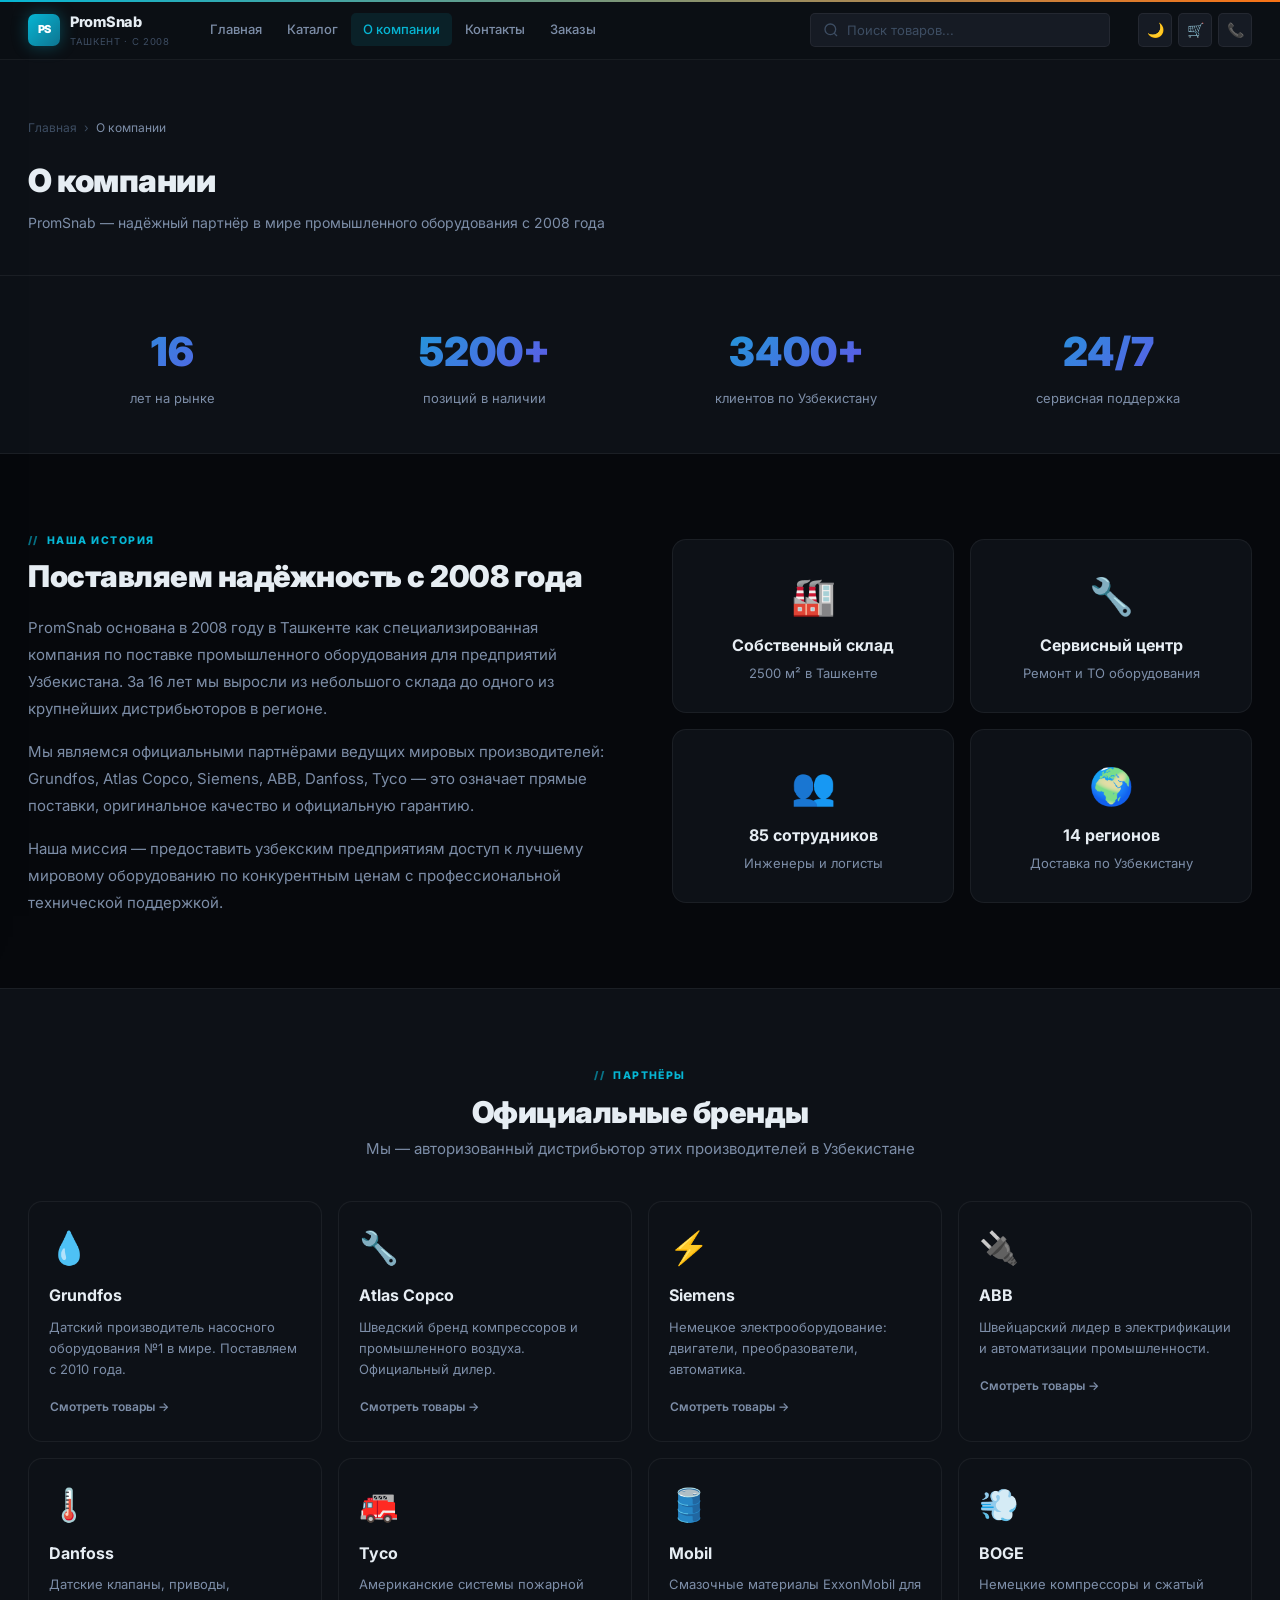
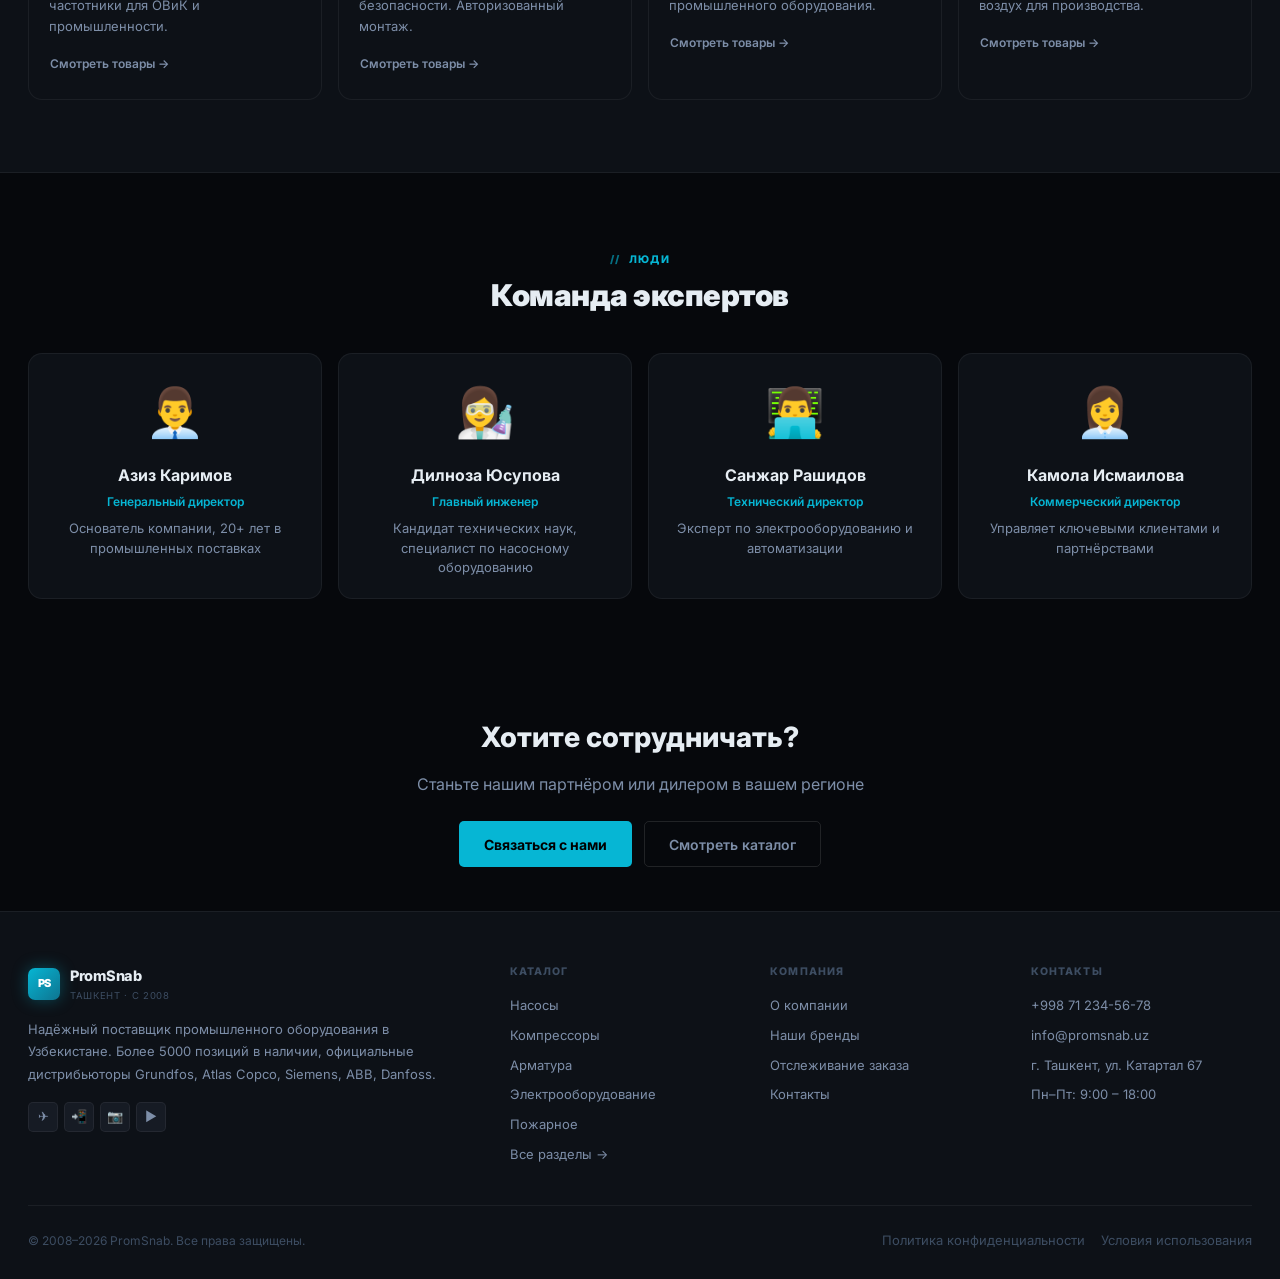
==== about.html @ 074946ab "PromSnab industrial AI design" ====
<!DOCTYPE html>
<html lang="ru">
<head>
  <meta charset="UTF-8">
  <meta name="viewport" content="width=device-width, initial-scale=1.0">
  <title>О компании — PromSnab</title>
  <link rel="stylesheet" href="css/style.css">
</head>
<body>
  <main id="main-content">
    <div class="page-hero">
      <div class="container">
        <div class="breadcrumb">
          <a onclick="nav('index.html')">Главная</a>
          <span class="breadcrumb-sep">›</span>
          <span class="breadcrumb-current">О компании</span>
        </div>
        <h1 class="page-hero-title">О компании</h1>
        <p class="page-hero-sub">PromSnab — надёжный партнёр в мире промышленного оборудования с 2008 года</p>
      </div>
    </div>

    <!-- HERO STATS -->
    <section class="section-sm" style="background:var(--bg-2);border-bottom:1px solid var(--border)">
      <div class="container">
        <div style="display:grid;grid-template-columns:repeat(4,1fr);gap:24px;text-align:center">
          <div><div style="font-size:40px;font-weight:900;background:linear-gradient(135deg,var(--primary),#7C3AED);-webkit-background-clip:text;-webkit-text-fill-color:transparent">16</div><div style="font-size:13px;color:var(--text-2);margin-top:4px">лет на рынке</div></div>
          <div><div style="font-size:40px;font-weight:900;background:linear-gradient(135deg,var(--primary),#7C3AED);-webkit-background-clip:text;-webkit-text-fill-color:transparent">5200+</div><div style="font-size:13px;color:var(--text-2);margin-top:4px">позиций в наличии</div></div>
          <div><div style="font-size:40px;font-weight:900;background:linear-gradient(135deg,var(--primary),#7C3AED);-webkit-background-clip:text;-webkit-text-fill-color:transparent">3400+</div><div style="font-size:13px;color:var(--text-2);margin-top:4px">клиентов по Узбекистану</div></div>
          <div><div style="font-size:40px;font-weight:900;background:linear-gradient(135deg,var(--primary),#7C3AED);-webkit-background-clip:text;-webkit-text-fill-color:transparent">24/7</div><div style="font-size:13px;color:var(--text-2);margin-top:4px">сервисная поддержка</div></div>
        </div>
      </div>
    </section>

    <!-- ABOUT TEXT -->
    <section class="section">
      <div class="container">
        <div style="display:grid;grid-template-columns:1fr 1fr;gap:64px;align-items:center">
          <div>
            <div class="section-label">Наша история</div>
            <h2 class="section-title" style="margin-bottom:20px">Поставляем надёжность с 2008 года</h2>
            <p style="color:var(--text-2);font-size:15px;line-height:1.8;margin-bottom:16px">PromSnab основана в 2008 году в Ташкенте как специализированная компания по поставке промышленного оборудования для предприятий Узбекистана. За 16 лет мы выросли из небольшого склада до одного из крупнейших дистрибьюторов в регионе.</p>
            <p style="color:var(--text-2);font-size:15px;line-height:1.8;margin-bottom:16px">Мы являемся официальными партнёрами ведущих мировых производителей: Grundfos, Atlas Copco, Siemens, ABB, Danfoss, Tyco — это означает прямые поставки, оригинальное качество и официальную гарантию.</p>
            <p style="color:var(--text-2);font-size:15px;line-height:1.8">Наша миссия — предоставить узбекским предприятиям доступ к лучшему мировому оборудованию по конкурентным ценам с профессиональной технической поддержкой.</p>
          </div>
          <div style="display:grid;grid-template-columns:1fr 1fr;gap:16px">
            <div class="card card-body" style="text-align:center;padding:28px">
              <div style="font-size:36px;margin-bottom:8px">🏭</div>
              <div style="font-weight:700;margin-bottom:4px">Собственный склад</div>
              <div style="font-size:13px;color:var(--text-2)">2500 м² в Ташкенте</div>
            </div>
            <div class="card card-body" style="text-align:center;padding:28px">
              <div style="font-size:36px;margin-bottom:8px">🔧</div>
              <div style="font-weight:700;margin-bottom:4px">Сервисный центр</div>
              <div style="font-size:13px;color:var(--text-2)">Ремонт и ТО оборудования</div>
            </div>
            <div class="card card-body" style="text-align:center;padding:28px">
              <div style="font-size:36px;margin-bottom:8px">👥</div>
              <div style="font-weight:700;margin-bottom:4px">85 сотрудников</div>
              <div style="font-size:13px;color:var(--text-2)">Инженеры и логисты</div>
            </div>
            <div class="card card-body" style="text-align:center;padding:28px">
              <div style="font-size:36px;margin-bottom:8px">🌍</div>
              <div style="font-weight:700;margin-bottom:4px">14 регионов</div>
              <div style="font-size:13px;color:var(--text-2)">Доставка по Узбекистану</div>
            </div>
          </div>
        </div>
      </div>
    </section>

    <!-- BRANDS -->
    <section class="section" id="brands" style="background:var(--bg-2);border-top:1px solid var(--border);border-bottom:1px solid var(--border)">
      <div class="container">
        <div class="section-header" style="text-align:center">
          <div class="section-label">Партнёры</div>
          <h2 class="section-title">Официальные бренды</h2>
          <p class="section-sub">Мы — авторизованный дистрибьютор этих производителей в Узбекистане</p>
        </div>
        <div class="grid-4">
          <div class="card card-body">
            <div style="font-size:32px;margin-bottom:10px">💧</div>
            <div style="font-size:16px;font-weight:700;margin-bottom:8px">Grundfos</div>
            <div style="font-size:13px;color:var(--text-2);line-height:1.6">Датский производитель насосного оборудования №1 в мире. Поставляем с 2010 года.</div>
            <button class="btn btn-ghost btn-sm" style="margin-top:12px;padding-left:0" onclick="nav('catalog.html?brand=Grundfos')">Смотреть товары →</button>
          </div>
          <div class="card card-body">
            <div style="font-size:32px;margin-bottom:10px">🔧</div>
            <div style="font-size:16px;font-weight:700;margin-bottom:8px">Atlas Copco</div>
            <div style="font-size:13px;color:var(--text-2);line-height:1.6">Шведский бренд компрессоров и промышленного воздуха. Официальный дилер.</div>
            <button class="btn btn-ghost btn-sm" style="margin-top:12px;padding-left:0" onclick="nav('catalog.html?brand=Atlas+Copco')">Смотреть товары →</button>
          </div>
          <div class="card card-body">
            <div style="font-size:32px;margin-bottom:10px">⚡</div>
            <div style="font-size:16px;font-weight:700;margin-bottom:8px">Siemens</div>
            <div style="font-size:13px;color:var(--text-2);line-height:1.6">Немецкое электрооборудование: двигатели, преобразователи, автоматика.</div>
            <button class="btn btn-ghost btn-sm" style="margin-top:12px;padding-left:0" onclick="nav('catalog.html?brand=Siemens')">Смотреть товары →</button>
          </div>
          <div class="card card-body">
            <div style="font-size:32px;margin-bottom:10px">🔌</div>
            <div style="font-size:16px;font-weight:700;margin-bottom:8px">ABB</div>
            <div style="font-size:13px;color:var(--text-2);line-height:1.6">Швейцарский лидер в электрификации и автоматизации промышленности.</div>
            <button class="btn btn-ghost btn-sm" style="margin-top:12px;padding-left:0" onclick="nav('catalog.html?brand=ABB')">Смотреть товары →</button>
          </div>
          <div class="card card-body">
            <div style="font-size:32px;margin-bottom:10px">🌡️</div>
            <div style="font-size:16px;font-weight:700;margin-bottom:8px">Danfoss</div>
            <div style="font-size:13px;color:var(--text-2);line-height:1.6">Датские клапаны, приводы, частотники для ОВиК и промышленности.</div>
            <button class="btn btn-ghost btn-sm" style="margin-top:12px;padding-left:0" onclick="nav('catalog.html?brand=Danfoss')">Смотреть товары →</button>
          </div>
          <div class="card card-body">
            <div style="font-size:32px;margin-bottom:10px">🚒</div>
            <div style="font-size:16px;font-weight:700;margin-bottom:8px">Tyco</div>
            <div style="font-size:13px;color:var(--text-2);line-height:1.6">Американские системы пожарной безопасности. Авторизованный монтаж.</div>
            <button class="btn btn-ghost btn-sm" style="margin-top:12px;padding-left:0" onclick="nav('catalog.html?brand=Tyco')">Смотреть товары →</button>
          </div>
          <div class="card card-body">
            <div style="font-size:32px;margin-bottom:10px">🛢️</div>
            <div style="font-size:16px;font-weight:700;margin-bottom:8px">Mobil</div>
            <div style="font-size:13px;color:var(--text-2);line-height:1.6">Смазочные материалы ExxonMobil для промышленного оборудования.</div>
            <button class="btn btn-ghost btn-sm" style="margin-top:12px;padding-left:0" onclick="nav('catalog.html?brand=Mobil')">Смотреть товары →</button>
          </div>
          <div class="card card-body">
            <div style="font-size:32px;margin-bottom:10px">💨</div>
            <div style="font-size:16px;font-weight:700;margin-bottom:8px">BOGE</div>
            <div style="font-size:13px;color:var(--text-2);line-height:1.6">Немецкие компрессоры и сжатый воздух для производства.</div>
            <button class="btn btn-ghost btn-sm" style="margin-top:12px;padding-left:0" onclick="nav('catalog.html?brand=BOGE')">Смотреть товары →</button>
          </div>
        </div>
      </div>
    </section>

    <!-- TEAM -->
    <section class="section">
      <div class="container">
        <div class="section-header" style="text-align:center">
          <div class="section-label">Люди</div>
          <h2 class="section-title">Команда экспертов</h2>
        </div>
        <div class="grid-4">
          <div class="card card-body" style="text-align:center">
            <div style="font-size:48px;margin-bottom:12px">👨‍💼</div>
            <div style="font-weight:700;margin-bottom:4px;word-break:break-word">Азиз Каримов</div>
            <div style="font-size:12px;color:var(--primary);font-weight:600;margin-bottom:8px;word-break:break-word">Генеральный директор</div>
            <div style="font-size:13px;color:var(--text-2);line-height:1.5;word-break:break-word">Основатель компании, 20+ лет в промышленных поставках</div>
          </div>
          <div class="card card-body" style="text-align:center">
            <div style="font-size:48px;margin-bottom:12px">👩‍🔬</div>
            <div style="font-weight:700;margin-bottom:4px;word-break:break-word">Дилноза Юсупова</div>
            <div style="font-size:12px;color:var(--primary);font-weight:600;margin-bottom:8px;word-break:break-word">Главный инженер</div>
            <div style="font-size:13px;color:var(--text-2);line-height:1.5;word-break:break-word">Кандидат технических наук, специалист по насосному оборудованию</div>
          </div>
          <div class="card card-body" style="text-align:center">
            <div style="font-size:48px;margin-bottom:12px">👨‍💻</div>
            <div style="font-weight:700;margin-bottom:4px;word-break:break-word">Санжар Рашидов</div>
            <div style="font-size:12px;color:var(--primary);font-weight:600;margin-bottom:8px;word-break:break-word">Технический директор</div>
            <div style="font-size:13px;color:var(--text-2);line-height:1.5;word-break:break-word">Эксперт по электрооборудованию и автоматизации</div>
          </div>
          <div class="card card-body" style="text-align:center">
            <div style="font-size:48px;margin-bottom:12px">👩‍💼</div>
            <div style="font-weight:700;margin-bottom:4px;word-break:break-word">Камола Исмаилова</div>
            <div style="font-size:12px;color:var(--primary);font-weight:600;margin-bottom:8px;word-break:break-word">Коммерческий директор</div>
            <div style="font-size:13px;color:var(--text-2);line-height:1.5;word-break:break-word">Управляет ключевыми клиентами и партнёрствами</div>
          </div>
        </div>
      </div>
    </section>

    <!-- CTA -->
    <section class="section-sm">
      <div class="container" style="text-align:center">
        <h2 style="font-size:28px;font-weight:800;margin-bottom:12px">Хотите сотрудничать?</h2>
        <p style="color:var(--text-2);margin-bottom:24px">Станьте нашим партнёром или дилером в вашем регионе</p>
        <div style="display:flex;gap:12px;justify-content:center">
          <button class="btn btn-primary btn-lg" onclick="nav('contacts.html')">Связаться с нами</button>
          <button class="btn btn-outline btn-lg" onclick="nav('catalog.html')">Смотреть каталог</button>
        </div>
      </div>
    </section>
  </main>

  <script src="js/main.js"></script>
  <script src="js/header.js"></script>
  <script>
    injectShell({ page: 'about.html', title: 'О компании' });
  </script>
</body>
</html>
---- css/style.css ----
@import url('https://fonts.googleapis.com/css2?family=Inter:ital,opsz,wght@0,14..32,300;0,14..32,400;0,14..32,500;0,14..32,600;0,14..32,700;0,14..32,800;0,14..32,900;1,14..32,400&display=swap');

/* ═══════════════════════════════════════════
   ПРОМСНАБ — INDUSTRIAL AI DESIGN SYSTEM
   Primary: Cyan (#06B6D4)  Accent: Orange (#F97316)
   Dark default + Light toggle
═══════════════════════════════════════════ */

/* ── DARK THEME (default) ── */
:root {
  --bg:        #06080C;
  --bg-2:      #0D1117;
  --bg-3:      #161B24;
  --bg-4:      #1C2333;
  --bg-glass:  rgba(13, 17, 23, 0.85);
  --border:    rgba(255,255,255,0.06);
  --border-md: rgba(255,255,255,0.11);
  --border-hi: rgba(6,182,212,0.25);
  --text:      #E6EDF3;
  --text-2:    #7D8EA8;
  --text-3:    #3D4D62;
  --primary:   #06B6D4;   /* cyan */
  --primary-d: #0891B2;
  --primary-g: rgba(6,182,212,0.10);
  --accent:    #F97316;   /* orange — industrial */
  --accent-d:  #EA6502;
  --accent-g:  rgba(249,115,22,0.10);
  --success:   #22C55E;
  --danger:    #F43F5E;
  --r:         8px;
  --r-sm:      5px;
  --r-lg:      14px;
  --shadow:    0 4px 24px rgba(0,0,0,0.6);
  --shadow-lg: 0 16px 60px rgba(0,0,0,0.8);
  --t:         0.18s cubic-bezier(.4,0,.2,1);
}

/* ── LIGHT THEME ── */
[data-theme="light"] {
  --bg:        #F0F4F8;
  --bg-2:      #FFFFFF;
  --bg-3:      #E8EDF4;
  --bg-4:      #DDE4EE;
  --bg-glass:  rgba(255,255,255,0.90);
  --border:    rgba(0,0,0,0.07);
  --border-md: rgba(0,0,0,0.12);
  --border-hi: rgba(6,182,212,0.35);
  --text:      #0D1117;
  --text-2:    #4A5769;
  --text-3:    #8898B0;
  --primary:   #0891B2;
  --primary-d: #0E7490;
  --primary-g: rgba(8,145,178,0.08);
  --accent:    #EA6502;
  --accent-d:  #C45502;
  --accent-g:  rgba(234,101,2,0.08);
  --shadow:    0 2px 12px rgba(0,0,0,0.08);
  --shadow-lg: 0 8px 36px rgba(0,0,0,0.12);
}

/* ── RESET ── */
*, *::before, *::after { box-sizing: border-box; margin: 0; padding: 0; }
html { scroll-behavior: smooth; }
body {
  font-family: 'Inter', -apple-system, sans-serif;
  background: var(--bg);
  color: var(--text);
  line-height: 1.6;
  overflow-x: hidden;
  transition: background 0.3s, color 0.3s;
  animation: pageIn .3s ease both;
}
a { color: inherit; text-decoration: none; }
button { font-family: inherit; cursor: pointer; border: none; }
input, textarea, select { font-family: inherit; }
img { display: block; max-width: 100%; }

/* ── ANIMATIONS ── */
@keyframes pageIn    { from { opacity: 0; transform: translateY(12px); } to { opacity: 1; transform: none; } }
@keyframes slideUp   { from { opacity: 0; transform: translateY(20px); } to { opacity: 1; transform: none; } }
@keyframes pulse     { 0%,100% { opacity: 1; } 50% { opacity: .3; } }
@keyframes spin      { to { transform: rotate(360deg); } }
@keyframes shimmer   { from { background-position: -200% 0; } to { background-position: 200% 0; } }
@keyframes scanline  {
  0%   { transform: translateY(-100%); }
  100% { transform: translateY(100vh); }
}

/* ── SCROLLBAR ── */
::-webkit-scrollbar { width: 4px; }
::-webkit-scrollbar-track { background: var(--bg); }
::-webkit-scrollbar-thumb { background: var(--bg-4); border-radius: 4px; }
::-webkit-scrollbar-thumb:hover { background: var(--primary); }

/* ── LAYOUT ── */
.container { max-width: 1280px; margin: 0 auto; padding: 0 28px; }
.grid-2 { display: grid; grid-template-columns: repeat(2, 1fr); gap: 20px; }
.grid-3 { display: grid; grid-template-columns: repeat(3, 1fr); gap: 20px; }
.grid-4 { display: grid; grid-template-columns: repeat(4, 1fr); gap: 16px; }
.flex { display: flex; align-items: center; }
.flex-between { display: flex; align-items: center; justify-content: space-between; }
.gap-2 { gap: 8px; } .gap-3 { gap: 12px; } .gap-4 { gap: 16px; }

/* ══════════════════════════════════════
   HEADER
══════════════════════════════════════ */
.header {
  position: sticky; top: 0; z-index: 200;
  background: var(--bg-glass);
  backdrop-filter: blur(20px) saturate(150%);
  -webkit-backdrop-filter: blur(20px) saturate(150%);
  border-bottom: 1px solid var(--border);
  height: 60px;
}
/* Top accent line */
.header::before {
  content: '';
  position: absolute; top: 0; left: 0; right: 0; height: 2px;
  background: linear-gradient(90deg, var(--primary), var(--accent), var(--primary));
  background-size: 200% 100%;
  animation: shimmer 4s linear infinite;
}
.header-inner {
  display: flex; align-items: center; gap: 28px;
  height: 100%; max-width: 1280px; margin: 0 auto; padding: 0 28px;
}
.logo {
  display: flex; align-items: center; gap: 10px; cursor: pointer; flex-shrink: 0;
  transition: opacity var(--t);
}
.logo:hover { opacity: .75; }
.logo-icon {
  width: 32px; height: 32px; border-radius: 7px;
  background: linear-gradient(135deg, var(--primary), #0E7490);
  display: flex; align-items: center; justify-content: center;
  font-size: 11px; font-weight: 900; color: #fff; letter-spacing: -0.5px;
  box-shadow: 0 0 16px rgba(6,182,212,.35);
}
.logo-text { font-size: 14.5px; font-weight: 800; color: var(--text); letter-spacing: -0.3px; }
.logo-sub  { font-size: 9.5px; color: var(--text-3); letter-spacing: .07em; text-transform: uppercase; margin-top: 1px; }

.nav { display: flex; align-items: center; gap: 1px; flex: 1; }
.nav-link {
  padding: 6px 12px; border-radius: var(--r-sm); font-size: 13px; font-weight: 500;
  color: var(--text-2); transition: all var(--t); white-space: nowrap;
}
.nav-link:hover { color: var(--text); background: rgba(255,255,255,0.05); }
[data-theme="light"] .nav-link:hover { background: rgba(0,0,0,0.04); }
.nav-link.active { color: var(--primary); background: var(--primary-g); }

.header-search {
  flex: 1; max-width: 300px;
  display: flex; align-items: center; gap: 8px;
  background: var(--bg-3); border: 1px solid var(--border);
  border-radius: var(--r-sm); padding: 0 12px; height: 34px;
  transition: border-color var(--t);
}
.header-search:focus-within { border-color: var(--primary); box-shadow: 0 0 0 2px rgba(6,182,212,0.12); }
.header-search svg { color: var(--text-3); flex-shrink: 0; }
.header-search input { background: none; border: none; outline: none; font-size: 13px; color: var(--text); width: 100%; }
.header-search input::placeholder { color: var(--text-3); }

.header-actions { display: flex; align-items: center; gap: 6px; flex-shrink: 0; }
.icon-btn {
  width: 34px; height: 34px; border-radius: var(--r-sm);
  background: var(--bg-3); border: 1px solid var(--border);
  display: flex; align-items: center; justify-content: center;
  color: var(--text-2); cursor: pointer; position: relative;
  transition: all var(--t); font-size: 14px;
}
.icon-btn:hover { border-color: var(--primary); color: var(--primary); background: var(--primary-g); }

/* Theme toggle */
.theme-toggle {
  width: 34px; height: 34px; border-radius: var(--r-sm);
  background: var(--bg-3); border: 1px solid var(--border);
  display: flex; align-items: center; justify-content: center;
  color: var(--text-2); cursor: pointer;
  transition: all var(--t); font-size: 14px;
}
.theme-toggle:hover { border-color: var(--accent); color: var(--accent); background: var(--accent-g); }

.badge {
  position: absolute; top: -5px; right: -5px;
  width: 16px; height: 16px; border-radius: 50%;
  background: var(--accent); color: #fff; font-size: 9.5px;
  font-weight: 800; display: flex; align-items: center; justify-content: center;
  border: 2px solid var(--bg);
}

/* ══════════════════════════════════════
   BUTTONS
══════════════════════════════════════ */
.btn {
  display: inline-flex; align-items: center; justify-content: center; gap: 7px;
  padding: 0 18px; height: 38px; border-radius: var(--r-sm);
  font-size: 13px; font-weight: 600; cursor: pointer;
  transition: all var(--t); border: 1px solid transparent; white-space: nowrap;
}
.btn-sm  { height: 30px; padding: 0 12px; font-size: 12px; }
.btn-lg  { height: 46px; padding: 0 24px; font-size: 14px; }

.btn-primary {
  background: var(--primary); color: #000; font-weight: 700;
  box-shadow: 0 0 0 0 rgba(6,182,212,0);
}
.btn-primary:hover {
  background: var(--primary-d); color: #fff;
  transform: translateY(-1px);
  box-shadow: 0 4px 20px rgba(6,182,212,.4);
}
.btn-accent { background: var(--accent); color: #fff; font-weight: 700; }
.btn-accent:hover { background: var(--accent-d); transform: translateY(-1px); box-shadow: 0 4px 20px rgba(249,115,22,.35); }

.btn-outline {
  background: transparent; border-color: var(--border-md); color: var(--text-2);
}
.btn-outline:hover { border-color: var(--primary); color: var(--primary); background: var(--primary-g); }

.btn-ghost { background: transparent; color: var(--text-2); }
.btn-ghost:hover { background: var(--bg-3); color: var(--text); }

.btn-danger { background: rgba(244,63,94,.12); color: var(--danger); border-color: rgba(244,63,94,.18); }
.btn-danger:hover { background: rgba(244,63,94,.22); }

/* ══════════════════════════════════════
   CARDS
══════════════════════════════════════ */
.card {
  background: var(--bg-2); border: 1px solid var(--border);
  border-radius: var(--r-lg); overflow: hidden; transition: all var(--t);
}
.card:hover { border-color: var(--border-md); transform: translateY(-2px); box-shadow: var(--shadow); }
.card-body { padding: 20px; overflow: hidden; }
.card-body > div { min-width: 0; }

/* ── BADGES ── */
.badge-tag {
  display: inline-flex; align-items: center; gap: 4px;
  padding: 2px 8px; border-radius: 4px; font-size: 10px; font-weight: 700;
  letter-spacing: .04em; text-transform: uppercase;
}
.badge-new  { background: rgba(6,182,212,.14);  color: var(--primary); }
.badge-hot  { background: rgba(244,63,94,.13);  color: var(--danger); }
.badge-sale { background: rgba(249,115,22,.14); color: var(--accent); }
.badge-hit  { background: rgba(34,197,94,.13);  color: var(--success); }

/* ══════════════════════════════════════
   SECTION HEADERS
══════════════════════════════════════ */
.section    { padding: 72px 0; }
.section-sm { padding: 44px 0; }
.section-header { margin-bottom: 40px; }

.section-label {
  display: inline-flex; align-items: center; gap: 8px;
  font-size: 10.5px; font-weight: 800; letter-spacing: .14em; text-transform: uppercase;
  color: var(--primary); margin-bottom: 10px;
}
.section-label::before {
  content: '//'; font-weight: 900; opacity: .6;
}

.section-title {
  font-size: 30px; font-weight: 900; line-height: 1.15; letter-spacing: -0.5px;
  color: var(--text);
}
.section-sub { margin-top: 8px; font-size: 15px; color: var(--text-2); }

/* ══════════════════════════════════════
   PRODUCT CARD
══════════════════════════════════════ */
.product-card {
  background: var(--bg-2); border: 1px solid var(--border); border-radius: var(--r-lg);
  overflow: hidden; cursor: pointer; transition: all var(--t); display: flex; flex-direction: column;
  position: relative;
}
.product-card::after {
  content: ''; position: absolute; inset: 0;
  border-radius: var(--r-lg);
  border: 1px solid transparent;
  transition: border-color var(--t);
  pointer-events: none;
}
.product-card:hover::after { border-color: var(--border-hi); }
.product-card:hover { transform: translateY(-4px); box-shadow: 0 12px 40px rgba(0,0,0,.55), 0 0 30px rgba(6,182,212,.06); }
[data-theme="light"] .product-card:hover { box-shadow: 0 8px 30px rgba(0,0,0,.10); }

.product-img {
  height: 190px; display: flex; align-items: center; justify-content: center;
  position: relative; overflow: hidden;
  background: linear-gradient(160deg, var(--bg-3), var(--bg-4));
}
.product-img-inner {
  width: 100%; height: 100%; display: flex; align-items: center; justify-content: center;
  font-size: 60px; transition: transform .4s ease;
}
.product-card:hover .product-img-inner { transform: scale(1.08); }
.product-badges { position: absolute; top: 10px; left: 10px; display: flex; gap: 5px; }
.product-actions-hover {
  position: absolute; top: 10px; right: 10px; display: flex; flex-direction: column; gap: 6px;
  opacity: 0; transition: opacity var(--t); pointer-events: none;
}
.product-card:hover .product-actions-hover { opacity: 1; pointer-events: all; }
.p-action-btn {
  width: 30px; height: 30px; border-radius: var(--r-sm);
  background: var(--bg-glass); backdrop-filter: blur(10px);
  border: 1px solid var(--border-md); display: flex; align-items: center; justify-content: center;
  font-size: 13px; cursor: pointer; transition: all var(--t); color: var(--text-2);
}
.p-action-btn:hover { background: var(--primary-g); border-color: var(--primary); color: var(--primary); }
.p-action-btn.active { background: rgba(244,63,94,.13); border-color: rgba(244,63,94,.28); color: var(--danger); }

.product-info { padding: 14px 16px; display: flex; flex-direction: column; gap: 6px; flex: 1; }
.product-category { font-size: 10px; font-weight: 800; color: var(--primary); text-transform: uppercase; letter-spacing: .08em; }
.product-name { font-size: 13px; font-weight: 600; line-height: 1.4; }
.product-sku { font-size: 10.5px; color: var(--text-3); font-family: 'Courier New', monospace; }
.product-rating { display: flex; align-items: center; gap: 5px; font-size: 11.5px; color: var(--text-2); }
.stars { color: var(--accent); letter-spacing: -2px; }

.product-footer {
  display: flex; align-items: center; justify-content: space-between;
  margin-top: auto; padding: 10px 16px 14px;
  border-top: 1px solid var(--border);
}
.product-price { font-size: 17px; font-weight: 900; color: var(--text); font-variant-numeric: tabular-nums; font-family: 'Inter', sans-serif; }
.product-price-old { font-size: 11px; color: var(--text-3); text-decoration: line-through; }

/* ══════════════════════════════════════
   HERO
══════════════════════════════════════ */
.hero {
  position: relative; overflow: hidden;
  padding: 96px 0 80px;
  background: var(--bg);
}

/* Gradient backdrop */
.hero::before {
  content: '';
  position: absolute; inset: 0;
  background:
    radial-gradient(ellipse 50% 70% at 0% 50%, rgba(6,182,212,.09) 0%, transparent 60%),
    radial-gradient(ellipse 40% 50% at 100% 20%, rgba(249,115,22,.06) 0%, transparent 60%),
    radial-gradient(ellipse 60% 40% at 50% 100%, rgba(6,182,212,.04) 0%, transparent 70%);
  pointer-events: none;
}

/* Dot matrix grid */
.hero-grid {
  position: absolute; inset: 0;
  background-image:
    radial-gradient(circle, rgba(6,182,212,.12) 1.5px, transparent 1.5px);
  background-size: 32px 32px;
  pointer-events: none;
  mask-image: radial-gradient(ellipse 75% 75% at 50% 50%, black 20%, transparent 100%);
}
[data-theme="light"] .hero-grid {
  background-image: radial-gradient(circle, rgba(8,145,178,.10) 1.5px, transparent 1.5px);
}

.hero-content { position: relative; z-index: 1; max-width: 640px; }

.hero-eyebrow {
  display: inline-flex; align-items: center; gap: 8px;
  padding: 5px 12px; border-radius: 4px;
  background: rgba(6,182,212,.08); border: 1px solid rgba(6,182,212,.20);
  font-size: 11px; font-weight: 700; color: var(--primary);
  margin-bottom: 28px; letter-spacing: .06em; text-transform: uppercase;
}
.hero-eyebrow-dot {
  width: 5px; height: 5px; border-radius: 50%;
  background: var(--primary); animation: pulse 2s infinite;
  box-shadow: 0 0 6px var(--primary);
}

.hero-title {
  font-size: 56px; font-weight: 900; line-height: 1.02;
  margin-bottom: 22px; letter-spacing: -2px;
  color: var(--text);
}
.hero-title span {
  background: linear-gradient(120deg, var(--primary) 0%, #22D3EE 50%, var(--primary) 100%);
  background-size: 200% 100%;
  -webkit-background-clip: text; -webkit-text-fill-color: transparent;
  animation: shimmer 4s linear infinite;
}
.hero-sub { font-size: 16px; color: var(--text-2); margin-bottom: 36px; line-height: 1.7; max-width: 520px; }
.hero-btns { display: flex; gap: 10px; flex-wrap: wrap; }

.hero-stats {
  display: flex; gap: 0; margin-top: 56px;
  border: 1px solid var(--border); border-radius: var(--r-lg);
  background: var(--bg-2); overflow: hidden;
}
.hero-stats > div {
  flex: 1; padding: 18px 24px;
  border-right: 1px solid var(--border);
}
.hero-stats > div:last-child { border-right: none; }
.hero-stat-num {
  font-size: 24px; font-weight: 900; color: var(--primary);
  letter-spacing: -0.5px; font-variant-numeric: tabular-nums;
}
.hero-stat-label { font-size: 11.5px; color: var(--text-2); margin-top: 2px; }

/* ══════════════════════════════════════
   CATEGORY CARD
══════════════════════════════════════ */
.cat-card {
  background: var(--bg-2); border: 1px solid var(--border); border-radius: var(--r-lg);
  padding: 22px 20px; cursor: pointer; transition: all var(--t);
  display: flex; flex-direction: column; gap: 10px;
  position: relative; overflow: hidden;
}
.cat-card::before {
  content: ''; position: absolute; top: 0; left: 0; right: 0; height: 2px;
  background: linear-gradient(90deg, var(--primary), var(--accent));
  transform: scaleX(0); transform-origin: left; transition: transform .28s ease;
}
.cat-card:hover { border-color: var(--border-hi); transform: translateY(-3px); box-shadow: var(--shadow); }
.cat-card:hover::before { transform: scaleX(1); }
[data-theme="light"] .cat-card:hover { box-shadow: 0 6px 20px rgba(0,0,0,.09); }

.cat-icon {
  width: 46px; height: 46px; border-radius: var(--r-sm);
  display: flex; align-items: center; justify-content: center; font-size: 22px;
}
.cat-name  { font-size: 14px; font-weight: 700; }
.cat-count { font-size: 11.5px; color: var(--text-2); }
.cat-arrow { color: var(--text-3); transition: transform var(--t), color var(--t); margin-top: auto; font-size: 14px; }
.cat-card:hover .cat-arrow { transform: translateX(4px); color: var(--primary); }

/* ── FILTER SIDEBAR ── */
.filter-sidebar { width: 252px; flex-shrink: 0; }
.filter-section { margin-bottom: 24px; }
.filter-title { font-size: 11px; font-weight: 800; color: var(--text); margin-bottom: 12px; text-transform: uppercase; letter-spacing: .07em; }
.filter-option { display: flex; align-items: center; gap: 9px; padding: 6px 0; cursor: pointer; }
.filter-option input[type=checkbox] { width: 14px; height: 14px; accent-color: var(--primary); cursor: pointer; }
.filter-option label { font-size: 13px; color: var(--text-2); cursor: pointer; flex: 1; }
.filter-option span { font-size: 10.5px; color: var(--text-3); }
.filter-range { display: flex; gap: 8px; }
.filter-range input[type=number] {
  flex: 1; background: var(--bg-3); border: 1px solid var(--border);
  border-radius: var(--r-sm); padding: 7px 10px; color: var(--text); font-size: 12.5px; outline: none;
  transition: border-color var(--t);
}
.filter-range input:focus { border-color: var(--primary); }

/* ── BREADCRUMB ── */
.breadcrumb { display: flex; align-items: center; gap: 7px; font-size: 12px; color: var(--text-3); padding: 18px 0; }
.breadcrumb a:hover { color: var(--primary); }
.breadcrumb-sep { color: var(--text-3); }
.breadcrumb-current { color: var(--text-2); }

/* ── TABS ── */
.tabs { display: flex; gap: 2px; border-bottom: 1px solid var(--border); margin-bottom: 22px; }
.tab {
  padding: 10px 16px; font-size: 13px; font-weight: 500; color: var(--text-2);
  cursor: pointer; border-bottom: 2px solid transparent; margin-bottom: -1px;
  transition: all var(--t);
}
.tab:hover { color: var(--text); }
.tab.active { color: var(--primary); border-bottom-color: var(--primary); }

/* ── FORM ── */
.form-group { margin-bottom: 14px; }
.form-label { display: block; font-size: 12px; font-weight: 700; color: var(--text-2); margin-bottom: 5px; letter-spacing: .02em; }
.form-control {
  width: 100%; background: var(--bg-3); border: 1px solid var(--border);
  border-radius: var(--r-sm); padding: 9px 12px; color: var(--text); font-size: 13px; outline: none;
  transition: border-color var(--t), box-shadow var(--t);
}
.form-control:focus { border-color: var(--primary); box-shadow: 0 0 0 3px rgba(6,182,212,.10); }
.form-control::placeholder { color: var(--text-3); }
textarea.form-control { min-height: 100px; resize: vertical; }

/* ── TOAST ── */
#toast-container { position: fixed; bottom: 24px; right: 24px; z-index: 9999; display: flex; flex-direction: column; gap: 8px; }
.toast {
  background: var(--bg-2); border: 1px solid var(--border-md); border-radius: var(--r-sm);
  padding: 12px 16px; min-width: 250px; max-width: 340px;
  display: flex; align-items: center; gap: 11px; font-size: 13px;
  box-shadow: var(--shadow-lg); animation: slideUp .25s ease;
}
.toast-icon { font-size: 16px; }
.toast.success { border-left: 3px solid var(--success); }
.toast.error   { border-left: 3px solid var(--danger); }
.toast.info    { border-left: 3px solid var(--primary); }

/* ── MODAL ── */
.modal-overlay {
  position: fixed; inset: 0; z-index: 1000;
  background: rgba(0,0,0,.65); backdrop-filter: blur(8px);
  display: flex; align-items: center; justify-content: center; padding: 20px;
  opacity: 0; pointer-events: none; transition: opacity var(--t);
}
.modal-overlay.open { pointer-events: all; opacity: 1; }
.modal-overlay.open .modal-box { transform: scale(1); }
.modal-box {
  background: var(--bg-2); border: 1px solid var(--border-md); border-radius: var(--r-lg);
  max-width: 520px; width: 100%; max-height: 90vh; overflow-y: auto;
  transform: scale(.95); transition: transform var(--t);
  box-shadow: var(--shadow-lg);
}
.modal-header {
  display: flex; align-items: center; justify-content: space-between;
  padding: 18px 22px; border-bottom: 1px solid var(--border);
}
.modal-title { font-size: 16px; font-weight: 800; }
.modal-close { color: var(--text-2); cursor: pointer; transition: color var(--t); }
.modal-close:hover { color: var(--text); }
.modal-body { padding: 22px; }

/* ── CART MODAL ── */
.cart-overlay {
  position: fixed; inset: 0; z-index: 500; background: rgba(0,0,0,.65); backdrop-filter: blur(6px);
  opacity: 0; pointer-events: none; transition: opacity .3s ease;
  display: flex; align-items: center; justify-content: center;
}
.cart-overlay.open { opacity: 1; pointer-events: all; }
.cart-panel {
  position: relative; width: 480px; max-width: 95vw; max-height: 84vh; z-index: 501;
  background: var(--bg-2); border: 1px solid var(--border-md); border-radius: var(--r-lg);
  display: flex; flex-direction: column; box-shadow: var(--shadow-lg);
  opacity: 0; transform: scale(.95) translateY(16px);
  transition: opacity .3s ease, transform .3s cubic-bezier(.4,0,.2,1);
}
.cart-overlay.open .cart-panel { opacity: 1; transform: scale(1) translateY(0); }
.cart-header {
  display: flex; align-items: center; justify-content: space-between;
  padding: 18px 22px; border-bottom: 1px solid var(--border); flex-shrink: 0;
}
.cart-items { flex: 1; overflow-y: auto; padding: 14px 22px; display: flex; flex-direction: column; gap: 10px; }
.cart-item {
  display: flex; gap: 12px; padding: 12px; border-radius: var(--r-sm);
  background: var(--bg-3); border: 1px solid var(--border); align-items: center;
}
.cart-item-img { width: 50px; height: 50px; border-radius: var(--r-sm); background: var(--bg-4); display: flex; align-items: center; justify-content: center; font-size: 24px; flex-shrink: 0; }
.cart-item-name { font-size: 12.5px; font-weight: 600; }
.cart-item-price { font-size: 11.5px; color: var(--text-2); margin-top: 2px; }
.cart-qty { display: flex; align-items: center; gap: 7px; margin-top: 7px; }
.qty-btn { width: 22px; height: 22px; border-radius: 4px; background: var(--bg-glass); border: 1px solid var(--border); color: var(--text); cursor: pointer; display: flex; align-items: center; justify-content: center; transition: all var(--t); font-size: 12px; }
.qty-btn:hover { border-color: var(--primary); color: var(--primary); }
.qty-val { font-size: 13px; font-weight: 700; min-width: 20px; text-align: center; }
.cart-footer { padding: 18px 22px; border-top: 1px solid var(--border); flex-shrink: 0; }
.cart-total { display: flex; justify-content: space-between; margin-bottom: 14px; align-items: center; }
.cart-total-label { font-size: 13px; color: var(--text-2); }
.cart-total-price { font-size: 20px; font-weight: 900; }

/* ── DASHBOARD PANEL ── */
.dash-overlay {
  position: fixed; inset: 0; z-index: 800; background: rgba(0,0,0,.7); backdrop-filter: blur(8px);
  opacity: 0; pointer-events: none; transition: opacity var(--t);
}
.dash-overlay.open { opacity: 1; pointer-events: all; }
.dash-panel {
  position: fixed; top: 0; left: -520px; width: 460px; height: 100vh; z-index: 801;
  background: var(--bg-2); border-right: 1px solid var(--border-md);
  display: flex; flex-direction: column; transition: left .3s cubic-bezier(.4,0,.2,1);
  box-shadow: var(--shadow-lg); overflow-y: auto;
}
.dash-panel.open { left: 0; }
.dash-header { padding: 20px 22px; border-bottom: 1px solid var(--border); flex-shrink: 0; display: flex; align-items: center; justify-content: space-between; }
.dash-title { font-size: 16px; font-weight: 800; }
.dash-body { padding: 20px 22px; display: flex; flex-direction: column; gap: 20px; }
.kpi-grid { display: grid; grid-template-columns: 1fr 1fr; gap: 8px; }
.kpi-card {
  background: var(--bg-3); border: 1px solid var(--border); border-radius: var(--r-sm);
  padding: 13px 14px;
}
.kpi-label { font-size: 10px; color: var(--text-3); text-transform: uppercase; letter-spacing: .07em; margin-bottom: 7px; font-weight: 700; }
.kpi-value { font-size: 20px; font-weight: 900; letter-spacing: -0.5px; }
.kpi-delta { font-size: 10.5px; margin-top: 4px; font-weight: 600; }
.kpi-delta.up   { color: var(--success); }
.kpi-delta.down { color: var(--danger); }
.dash-section-title { font-size: 10.5px; font-weight: 800; color: var(--text-3); text-transform: uppercase; letter-spacing: .08em; margin-bottom: 10px; }
.dash-order-row { display: flex; align-items: center; gap: 10px; padding: 8px 0; border-bottom: 1px solid var(--border); }
.dash-order-id { font-size: 11.5px; font-family: monospace; color: var(--primary); }
.dash-order-name { font-size: 12px; font-weight: 500; flex: 1; }
.dash-order-status { font-size: 10px; padding: 2px 7px; border-radius: 3px; font-weight: 700; letter-spacing: .04em; }
.dash-order-status.paid    { background: rgba(34,197,94,.13);  color: var(--success); }
.dash-order-status.pending { background: rgba(249,115,22,.13); color: var(--accent); }
.dash-order-status.new     { background: rgba(6,182,212,.13);  color: var(--primary); }
.bar-row { display: flex; align-items: center; gap: 10px; margin-bottom: 7px; }
.bar-label { font-size: 11.5px; color: var(--text-2); width: 100px; white-space: nowrap; overflow: hidden; text-overflow: ellipsis; }
.bar-track { flex: 1; height: 4px; background: var(--bg-4); border-radius: 99px; overflow: hidden; }
.bar-fill { height: 100%; border-radius: 99px; background: linear-gradient(90deg, var(--primary), #22D3EE); }
.bar-val { font-size: 11px; color: var(--text-2); width: 36px; text-align: right; font-family: monospace; }

/* ══════════════════════════════════════
   FOOTER
══════════════════════════════════════ */
.footer { background: var(--bg-2); border-top: 1px solid var(--border); padding: 52px 0 28px; margin-top: auto; }
.footer-grid { display: grid; grid-template-columns: 2fr 1fr 1fr 1fr; gap: 40px; margin-bottom: 40px; }
.footer-logo { margin-bottom: 14px; }
.footer-desc { font-size: 13px; color: var(--text-2); line-height: 1.75; }
.footer-heading { font-size: 10.5px; font-weight: 800; text-transform: uppercase; letter-spacing: .10em; color: var(--text-3); margin-bottom: 14px; }
.footer-links { display: flex; flex-direction: column; gap: 9px; }
.footer-link { font-size: 13px; color: var(--text-2); transition: color var(--t); cursor: pointer; }
.footer-link:hover { color: var(--primary); }
.footer-bottom { display: flex; align-items: center; justify-content: space-between; padding-top: 24px; border-top: 1px solid var(--border); }
.footer-copy { font-size: 12px; color: var(--text-3); }
.footer-socials { display: flex; gap: 6px; }
.social-btn { width: 30px; height: 30px; border-radius: var(--r-sm); background: var(--bg-3); border: 1px solid var(--border); display: flex; align-items: center; justify-content: center; color: var(--text-2); font-size: 13px; transition: all var(--t); cursor: pointer; }
.social-btn:hover { border-color: var(--primary); color: var(--primary); background: var(--primary-g); }

/* ── PAGE HERO (inner pages) ── */
.page-hero { background: var(--bg-2); border-bottom: 1px solid var(--border); padding: 40px 0; }
.page-hero-title { font-size: 32px; font-weight: 900; letter-spacing: -0.5px; }
.page-hero-sub { font-size: 14px; color: var(--text-2); margin-top: 6px; }

/* ── PROMO BANNER ── */
.promo-banner {
  border-radius: var(--r-lg); padding: 28px 34px;
  background: linear-gradient(135deg, #0E7490 0%, #1D4ED8 50%, #6D28D9 100%);
  display: flex; align-items: center; justify-content: space-between; gap: 24px;
  position: relative; overflow: hidden;
}
.promo-banner::before {
  content: ''; position: absolute; inset: 0;
  background-image: radial-gradient(circle, rgba(255,255,255,.05) 1px, transparent 1px);
  background-size: 24px 24px;
}
.promo-banner-title { font-size: 21px; font-weight: 900; color: #fff; letter-spacing: -0.3px; }
.promo-banner-sub   { font-size: 13px; opacity: .8; margin-top: 4px; color: #fff; }

/* ══════════════════════════════════════
   MISC
══════════════════════════════════════ */
.divider { height: 1px; background: var(--border); margin: 24px 0; }
.text-muted { color: var(--text-2); }
.text-sm    { font-size: 12.5px; }
.text-xs    { font-size: 10.5px; }
.text-right { text-align: right; }
.font-mono  { font-family: 'Courier New', monospace; }
.w-full { width: 100%; }
.mt-2 { margin-top: 8px; } .mt-4 { margin-top: 16px; }
.mb-4 { margin-bottom: 16px; }
.hidden { display: none !important; }
.glow-text {
  background: linear-gradient(120deg, var(--primary), #22D3EE);
  -webkit-background-clip: text; -webkit-text-fill-color: transparent;
}
.empty-state { text-align: center; padding: 60px 20px; color: var(--text-2); }
.empty-state-icon { font-size: 44px; margin-bottom: 14px; }
.empty-state h3 { font-size: 17px; font-weight: 700; color: var(--text); margin-bottom: 8px; }
.spin { animation: spin 1s linear infinite; }

/* ── PRODUCT DETAIL ── */
.product-detail-img {
  background: linear-gradient(160deg, var(--bg-3), var(--bg-4));
  border-radius: var(--r-lg); border: 1px solid var(--border);
  display: flex; align-items: center; justify-content: center; height: 400px; font-size: 120px;
}
.spec-row { display: flex; gap: 16px; padding: 10px 0; border-bottom: 1px solid var(--border); font-size: 13px; }
.spec-key { color: var(--text-2); min-width: 160px; flex-shrink: 0; font-weight: 500; }
.spec-val { color: var(--text); font-weight: 600; }
.review-card { background: var(--bg-3); border: 1px solid var(--border); border-radius: var(--r-sm); padding: 14px; }
.review-author { font-weight: 700; font-size: 13px; }
.review-date { font-size: 11px; color: var(--text-3); margin-top: 2px; }
.review-text { font-size: 13px; color: var(--text-2); margin-top: 8px; line-height: 1.65; }

/* ── CATALOG LAYOUT ── */
.catalog-layout { display: flex; gap: 28px; align-items: flex-start; }
.catalog-main { flex: 1; min-width: 0; }
.sort-bar { display: flex; align-items: center; justify-content: space-between; margin-bottom: 20px; }
.sort-bar select { background: var(--bg-3); border: 1px solid var(--border); color: var(--text); border-radius: var(--r-sm); padding: 7px 11px; font-size: 12.5px; outline: none; cursor: pointer; }
.results-count { font-size: 13px; color: var(--text-2); }

/* ══════════════════════════════════════
   RESPONSIVE
══════════════════════════════════════ */
@media (max-width: 1024px) {
  .grid-4 { grid-template-columns: repeat(3, 1fr); }
  .footer-grid { grid-template-columns: 1fr 1fr; }
  .hero-title { font-size: 44px; }
}
@media (max-width: 768px) {
  .grid-3, .grid-4 { grid-template-columns: repeat(2, 1fr); }
  .grid-2 { grid-template-columns: 1fr; }
  .footer-grid { grid-template-columns: 1fr; gap: 24px; }
  .hero { padding: 56px 0 44px; }
  .hero-title { font-size: 32px; letter-spacing: -1px; }
  .hero-stats { overflow-x: auto; }
  .nav { display: none; }
  .header-search { display: none; }
  .section { padding: 44px 0; }
  .section-title { font-size: 24px; }
  .cart-panel { width: 95vw; max-height: 88vh; }
  .dash-panel { width: 100%; }
  .catalog-layout { flex-direction: column; }
  .filter-sidebar { width: 100%; }
}
@media (max-width: 480px) {
  .grid-3, .grid-4 { grid-template-columns: 1fr; }
  .container { padding: 0 16px; }
  .hero-title { font-size: 28px; }
}
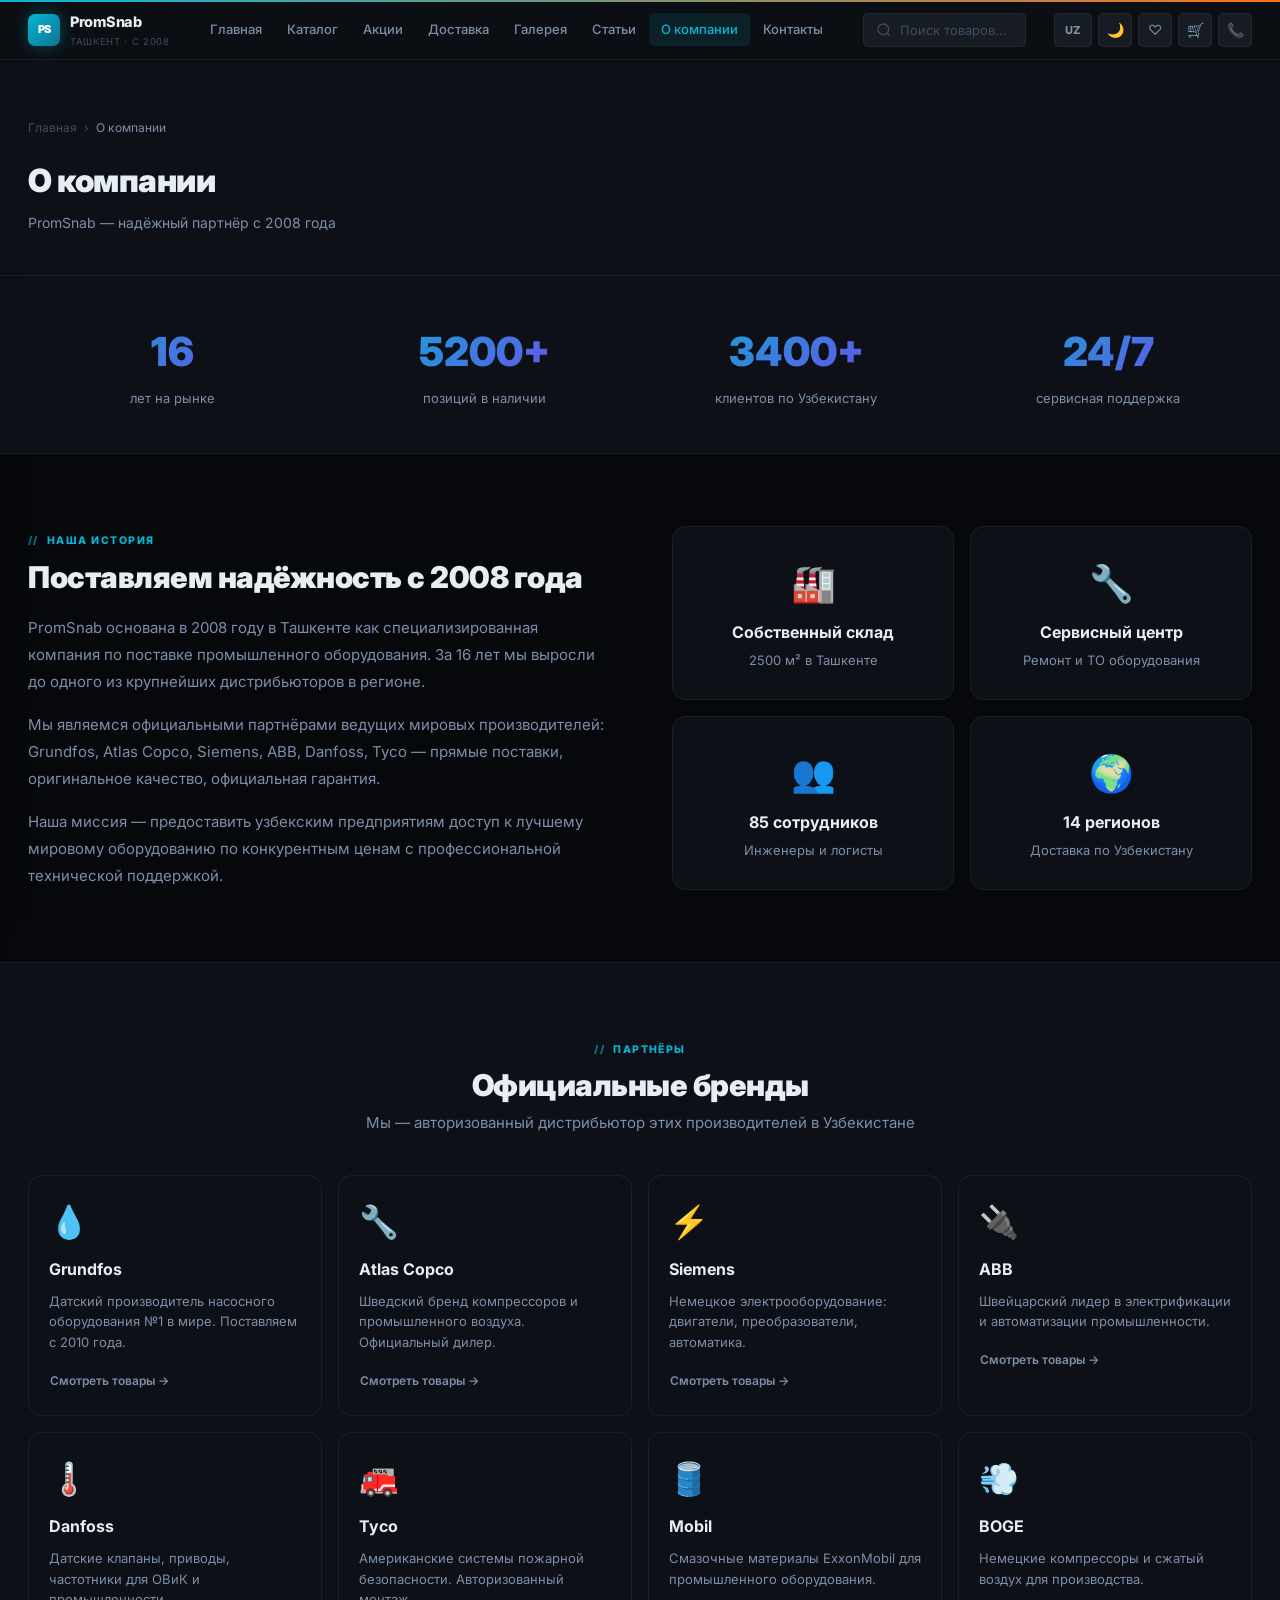
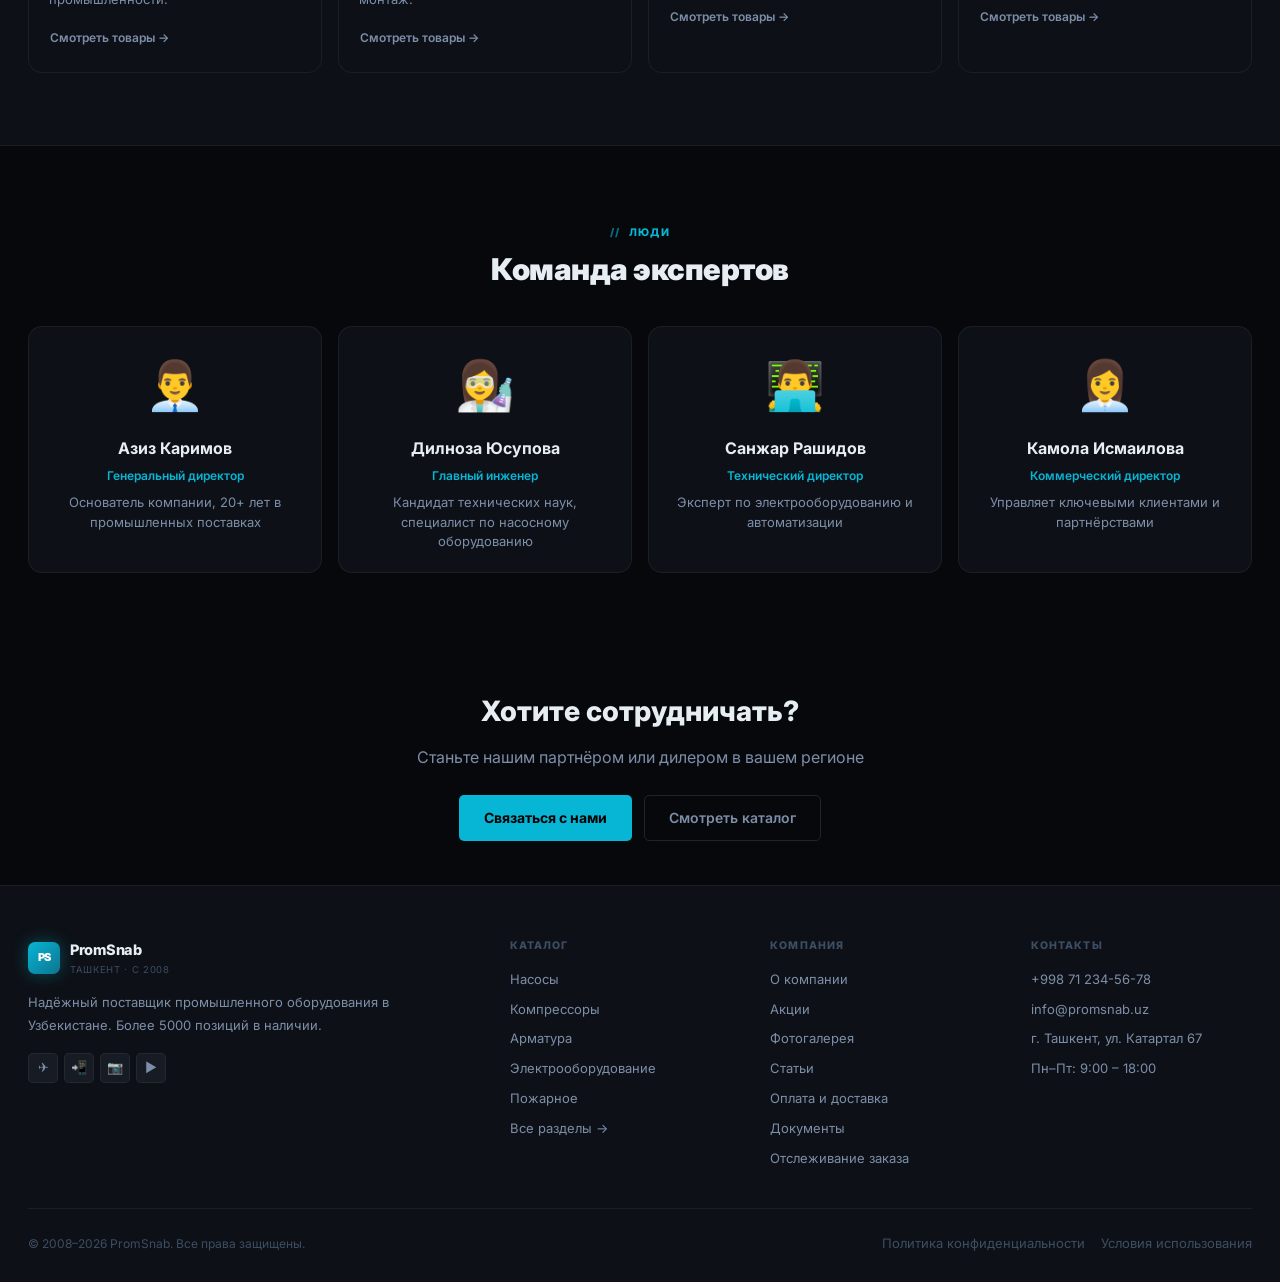
==== commit 5e14ac9b: "feat: full UZ/RU translation for all 10 pages Every page now renders content via JS using currentLan" ====
--- a/about.html
+++ b/about.html
@@ -7,182 +7,172 @@
   <link rel="stylesheet" href="css/style.css">
 </head>
 <body>
-  <main id="main-content">
-    <div class="page-hero">
-      <div class="container">
-        <div class="breadcrumb">
-          <a onclick="nav('index.html')">Главная</a>
-          <span class="breadcrumb-sep">›</span>
-          <span class="breadcrumb-current">О компании</span>
-        </div>
-        <h1 class="page-hero-title">О компании</h1>
-        <p class="page-hero-sub">PromSnab — надёжный партнёр в мире промышленного оборудования с 2008 года</p>
-      </div>
-    </div>
-
-    <!-- HERO STATS -->
-    <section class="section-sm" style="background:var(--bg-2);border-bottom:1px solid var(--border)">
-      <div class="container">
-        <div style="display:grid;grid-template-columns:repeat(4,1fr);gap:24px;text-align:center">
-          <div><div style="font-size:40px;font-weight:900;background:linear-gradient(135deg,var(--primary),#7C3AED);-webkit-background-clip:text;-webkit-text-fill-color:transparent">16</div><div style="font-size:13px;color:var(--text-2);margin-top:4px">лет на рынке</div></div>
-          <div><div style="font-size:40px;font-weight:900;background:linear-gradient(135deg,var(--primary),#7C3AED);-webkit-background-clip:text;-webkit-text-fill-color:transparent">5200+</div><div style="font-size:13px;color:var(--text-2);margin-top:4px">позиций в наличии</div></div>
-          <div><div style="font-size:40px;font-weight:900;background:linear-gradient(135deg,var(--primary),#7C3AED);-webkit-background-clip:text;-webkit-text-fill-color:transparent">3400+</div><div style="font-size:13px;color:var(--text-2);margin-top:4px">клиентов по Узбекистану</div></div>
-          <div><div style="font-size:40px;font-weight:900;background:linear-gradient(135deg,var(--primary),#7C3AED);-webkit-background-clip:text;-webkit-text-fill-color:transparent">24/7</div><div style="font-size:13px;color:var(--text-2);margin-top:4px">сервисная поддержка</div></div>
-        </div>
-      </div>
-    </section>
-
-    <!-- ABOUT TEXT -->
-    <section class="section">
-      <div class="container">
-        <div style="display:grid;grid-template-columns:1fr 1fr;gap:64px;align-items:center">
-          <div>
-            <div class="section-label">Наша история</div>
-            <h2 class="section-title" style="margin-bottom:20px">Поставляем надёжность с 2008 года</h2>
-            <p style="color:var(--text-2);font-size:15px;line-height:1.8;margin-bottom:16px">PromSnab основана в 2008 году в Ташкенте как специализированная компания по поставке промышленного оборудования для предприятий Узбекистана. За 16 лет мы выросли из небольшого склада до одного из крупнейших дистрибьюторов в регионе.</p>
-            <p style="color:var(--text-2);font-size:15px;line-height:1.8;margin-bottom:16px">Мы являемся официальными партнёрами ведущих мировых производителей: Grundfos, Atlas Copco, Siemens, ABB, Danfoss, Tyco — это означает прямые поставки, оригинальное качество и официальную гарантию.</p>
-            <p style="color:var(--text-2);font-size:15px;line-height:1.8">Наша миссия — предоставить узбекским предприятиям доступ к лучшему мировому оборудованию по конкурентным ценам с профессиональной технической поддержкой.</p>
-          </div>
-          <div style="display:grid;grid-template-columns:1fr 1fr;gap:16px">
-            <div class="card card-body" style="text-align:center;padding:28px">
-              <div style="font-size:36px;margin-bottom:8px">🏭</div>
-              <div style="font-weight:700;margin-bottom:4px">Собственный склад</div>
-              <div style="font-size:13px;color:var(--text-2)">2500 м² в Ташкенте</div>
-            </div>
-            <div class="card card-body" style="text-align:center;padding:28px">
-              <div style="font-size:36px;margin-bottom:8px">🔧</div>
-              <div style="font-weight:700;margin-bottom:4px">Сервисный центр</div>
-              <div style="font-size:13px;color:var(--text-2)">Ремонт и ТО оборудования</div>
-            </div>
-            <div class="card card-body" style="text-align:center;padding:28px">
-              <div style="font-size:36px;margin-bottom:8px">👥</div>
-              <div style="font-weight:700;margin-bottom:4px">85 сотрудников</div>
-              <div style="font-size:13px;color:var(--text-2)">Инженеры и логисты</div>
-            </div>
-            <div class="card card-body" style="text-align:center;padding:28px">
-              <div style="font-size:36px;margin-bottom:8px">🌍</div>
-              <div style="font-weight:700;margin-bottom:4px">14 регионов</div>
-              <div style="font-size:13px;color:var(--text-2)">Доставка по Узбекистану</div>
-            </div>
-          </div>
-        </div>
-      </div>
-    </section>
-
-    <!-- BRANDS -->
-    <section class="section" id="brands" style="background:var(--bg-2);border-top:1px solid var(--border);border-bottom:1px solid var(--border)">
-      <div class="container">
-        <div class="section-header" style="text-align:center">
-          <div class="section-label">Партнёры</div>
-          <h2 class="section-title">Официальные бренды</h2>
-          <p class="section-sub">Мы — авторизованный дистрибьютор этих производителей в Узбекистане</p>
-        </div>
-        <div class="grid-4">
-          <div class="card card-body">
-            <div style="font-size:32px;margin-bottom:10px">💧</div>
-            <div style="font-size:16px;font-weight:700;margin-bottom:8px">Grundfos</div>
-            <div style="font-size:13px;color:var(--text-2);line-height:1.6">Датский производитель насосного оборудования №1 в мире. Поставляем с 2010 года.</div>
-            <button class="btn btn-ghost btn-sm" style="margin-top:12px;padding-left:0" onclick="nav('catalog.html?brand=Grundfos')">Смотреть товары →</button>
-          </div>
-          <div class="card card-body">
-            <div style="font-size:32px;margin-bottom:10px">🔧</div>
-            <div style="font-size:16px;font-weight:700;margin-bottom:8px">Atlas Copco</div>
-            <div style="font-size:13px;color:var(--text-2);line-height:1.6">Шведский бренд компрессоров и промышленного воздуха. Официальный дилер.</div>
-            <button class="btn btn-ghost btn-sm" style="margin-top:12px;padding-left:0" onclick="nav('catalog.html?brand=Atlas+Copco')">Смотреть товары →</button>
-          </div>
-          <div class="card card-body">
-            <div style="font-size:32px;margin-bottom:10px">⚡</div>
-            <div style="font-size:16px;font-weight:700;margin-bottom:8px">Siemens</div>
-            <div style="font-size:13px;color:var(--text-2);line-height:1.6">Немецкое электрооборудование: двигатели, преобразователи, автоматика.</div>
-            <button class="btn btn-ghost btn-sm" style="margin-top:12px;padding-left:0" onclick="nav('catalog.html?brand=Siemens')">Смотреть товары →</button>
-          </div>
-          <div class="card card-body">
-            <div style="font-size:32px;margin-bottom:10px">🔌</div>
-            <div style="font-size:16px;font-weight:700;margin-bottom:8px">ABB</div>
-            <div style="font-size:13px;color:var(--text-2);line-height:1.6">Швейцарский лидер в электрификации и автоматизации промышленности.</div>
-            <button class="btn btn-ghost btn-sm" style="margin-top:12px;padding-left:0" onclick="nav('catalog.html?brand=ABB')">Смотреть товары →</button>
-          </div>
-          <div class="card card-body">
-            <div style="font-size:32px;margin-bottom:10px">🌡️</div>
-            <div style="font-size:16px;font-weight:700;margin-bottom:8px">Danfoss</div>
-            <div style="font-size:13px;color:var(--text-2);line-height:1.6">Датские клапаны, приводы, частотники для ОВиК и промышленности.</div>
-            <button class="btn btn-ghost btn-sm" style="margin-top:12px;padding-left:0" onclick="nav('catalog.html?brand=Danfoss')">Смотреть товары →</button>
-          </div>
-          <div class="card card-body">
-            <div style="font-size:32px;margin-bottom:10px">🚒</div>
-            <div style="font-size:16px;font-weight:700;margin-bottom:8px">Tyco</div>
-            <div style="font-size:13px;color:var(--text-2);line-height:1.6">Американские системы пожарной безопасности. Авторизованный монтаж.</div>
-            <button class="btn btn-ghost btn-sm" style="margin-top:12px;padding-left:0" onclick="nav('catalog.html?brand=Tyco')">Смотреть товары →</button>
-          </div>
-          <div class="card card-body">
-            <div style="font-size:32px;margin-bottom:10px">🛢️</div>
-            <div style="font-size:16px;font-weight:700;margin-bottom:8px">Mobil</div>
-            <div style="font-size:13px;color:var(--text-2);line-height:1.6">Смазочные материалы ExxonMobil для промышленного оборудования.</div>
-            <button class="btn btn-ghost btn-sm" style="margin-top:12px;padding-left:0" onclick="nav('catalog.html?brand=Mobil')">Смотреть товары →</button>
-          </div>
-          <div class="card card-body">
-            <div style="font-size:32px;margin-bottom:10px">💨</div>
-            <div style="font-size:16px;font-weight:700;margin-bottom:8px">BOGE</div>
-            <div style="font-size:13px;color:var(--text-2);line-height:1.6">Немецкие компрессоры и сжатый воздух для производства.</div>
-            <button class="btn btn-ghost btn-sm" style="margin-top:12px;padding-left:0" onclick="nav('catalog.html?brand=BOGE')">Смотреть товары →</button>
-          </div>
-        </div>
-      </div>
-    </section>
-
-    <!-- TEAM -->
-    <section class="section">
-      <div class="container">
-        <div class="section-header" style="text-align:center">
-          <div class="section-label">Люди</div>
-          <h2 class="section-title">Команда экспертов</h2>
-        </div>
-        <div class="grid-4">
-          <div class="card card-body" style="text-align:center">
-            <div style="font-size:48px;margin-bottom:12px">👨‍💼</div>
-            <div style="font-weight:700;margin-bottom:4px;word-break:break-word">Азиз Каримов</div>
-            <div style="font-size:12px;color:var(--primary);font-weight:600;margin-bottom:8px;word-break:break-word">Генеральный директор</div>
-            <div style="font-size:13px;color:var(--text-2);line-height:1.5;word-break:break-word">Основатель компании, 20+ лет в промышленных поставках</div>
-          </div>
-          <div class="card card-body" style="text-align:center">
-            <div style="font-size:48px;margin-bottom:12px">👩‍🔬</div>
-            <div style="font-weight:700;margin-bottom:4px;word-break:break-word">Дилноза Юсупова</div>
-            <div style="font-size:12px;color:var(--primary);font-weight:600;margin-bottom:8px;word-break:break-word">Главный инженер</div>
-            <div style="font-size:13px;color:var(--text-2);line-height:1.5;word-break:break-word">Кандидат технических наук, специалист по насосному оборудованию</div>
-          </div>
-          <div class="card card-body" style="text-align:center">
-            <div style="font-size:48px;margin-bottom:12px">👨‍💻</div>
-            <div style="font-weight:700;margin-bottom:4px;word-break:break-word">Санжар Рашидов</div>
-            <div style="font-size:12px;color:var(--primary);font-weight:600;margin-bottom:8px;word-break:break-word">Технический директор</div>
-            <div style="font-size:13px;color:var(--text-2);line-height:1.5;word-break:break-word">Эксперт по электрооборудованию и автоматизации</div>
-          </div>
-          <div class="card card-body" style="text-align:center">
-            <div style="font-size:48px;margin-bottom:12px">👩‍💼</div>
-            <div style="font-weight:700;margin-bottom:4px;word-break:break-word">Камола Исмаилова</div>
-            <div style="font-size:12px;color:var(--primary);font-weight:600;margin-bottom:8px;word-break:break-word">Коммерческий директор</div>
-            <div style="font-size:13px;color:var(--text-2);line-height:1.5;word-break:break-word">Управляет ключевыми клиентами и партнёрствами</div>
-          </div>
-        </div>
-      </div>
-    </section>
-
-    <!-- CTA -->
-    <section class="section-sm">
-      <div class="container" style="text-align:center">
-        <h2 style="font-size:28px;font-weight:800;margin-bottom:12px">Хотите сотрудничать?</h2>
-        <p style="color:var(--text-2);margin-bottom:24px">Станьте нашим партнёром или дилером в вашем регионе</p>
-        <div style="display:flex;gap:12px;justify-content:center">
-          <button class="btn btn-primary btn-lg" onclick="nav('contacts.html')">Связаться с нами</button>
-          <button class="btn btn-outline btn-lg" onclick="nav('catalog.html')">Смотреть каталог</button>
-        </div>
-      </div>
-    </section>
-  </main>
+  <main id="main-content"></main>
 
   <script src="js/main.js"></script>
   <script src="js/header.js"></script>
   <script>
-    injectShell({ page: 'about.html', title: 'О компании' });
+    injectShell({ page: 'about.html', title: t('nav.about') });
+
+    const BRANDS = [
+      { emoji:'💧', name:'Grundfos', cat:'pumps',
+        ru:'Датский производитель насосного оборудования №1 в мире. Поставляем с 2010 года.',
+        uz:'Dunyoda nasos uskunalari №1 ishlab chiqaruvchisi — Daniya. 2010 yildan etkazamiz.' },
+      { emoji:'🔧', name:'Atlas Copco', cat:'Atlas+Copco',
+        ru:'Шведский бренд компрессоров и промышленного воздуха. Официальный дилер.',
+        uz:'Kompressorlar va sanoat havosi bo\'yicha shved brendi. Rasmiy diler.' },
+      { emoji:'⚡', name:'Siemens', cat:'Siemens',
+        ru:'Немецкое электрооборудование: двигатели, преобразователи, автоматика.',
+        uz:'Nemis elektr jihozlari: dvigatellar, konverterlar, avtomatika.' },
+      { emoji:'🔌', name:'ABB', cat:'ABB',
+        ru:'Швейцарский лидер в электрификации и автоматизации промышленности.',
+        uz:'Sanoat elektrifikatsiyasi va avtomatizatsiyasida shveytsariyalik lider.' },
+      { emoji:'🌡️', name:'Danfoss', cat:'Danfoss',
+        ru:'Датские клапаны, приводы, частотники для ОВиК и промышленности.',
+        uz:'OViK va sanoat uchun daniyalik klapanlar, drayverlar, chastotachilar.' },
+      { emoji:'🚒', name:'Tyco', cat:'Tyco',
+        ru:'Американские системы пожарной безопасности. Авторизованный монтаж.',
+        uz:'Amerika yong\'in xavfsizligi tizimlari. Vakolatli montaj.' },
+      { emoji:'🛢️', name:'Mobil', cat:'Mobil',
+        ru:'Смазочные материалы ExxonMobil для промышленного оборудования.',
+        uz:'Sanoat uskunalari uchun ExxonMobil moylash materiallari.' },
+      { emoji:'💨', name:'BOGE', cat:'BOGE',
+        ru:'Немецкие компрессоры и сжатый воздух для производства.',
+        uz:'Ishlab chiqarish uchun nemis kompressorlari va siqilgan havo.' },
+    ];
+
+    const TEAM = [
+      { emoji:'👨‍💼', name:'Азиз Каримов', nameUz:'Aziz Karimov',
+        role:'Генеральный директор', roleUz:'Bosh direktor',
+        desc:'Основатель компании, 20+ лет в промышленных поставках',
+        descUz:'Kompaniya asoschisi, sanoat ta\'minotida 20+ yil' },
+      { emoji:'👩‍🔬', name:'Дилноза Юсупова', nameUz:'Dilnoza Yusupova',
+        role:'Главный инженер', roleUz:'Bosh muhandis',
+        desc:'Кандидат технических наук, специалист по насосному оборудованию',
+        descUz:'Texnika fanlari nomzodi, nasos uskunalari bo\'yicha mutaxassis' },
+      { emoji:'👨‍💻', name:'Санжар Рашидов', nameUz:'Sanjor Rashidov',
+        role:'Технический директор', roleUz:'Texnik direktor',
+        desc:'Эксперт по электрооборудованию и автоматизации',
+        descUz:'Elektr jihozlari va avtomatizatsiya bo\'yicha ekspert' },
+      { emoji:'👩‍💼', name:'Камола Исмаилова', nameUz:'Kamola Ismoilova',
+        role:'Коммерческий директор', roleUz:'Tijorat direktori',
+        desc:'Управляет ключевыми клиентами и партнёрствами',
+        descUz:'Asosiy mijozlar va hamkorliklarni boshqaradi' },
+    ];
+
+    const isUz = currentLang === 'uz';
+
+    document.getElementById('main-content').innerHTML = `
+      <div class="page-hero">
+        <div class="container">
+          <div class="breadcrumb">
+            <a onclick="nav('index.html')">${t('nav.home')}</a>
+            <span class="breadcrumb-sep">›</span>
+            <span class="breadcrumb-current">${t('nav.about')}</span>
+          </div>
+          <h1 class="page-hero-title">${t('about.title')}</h1>
+          <p class="page-hero-sub">${t('about.sub')}</p>
+        </div>
+      </div>
+
+      <!-- STATS -->
+      <section class="section-sm" style="background:var(--bg-2);border-bottom:1px solid var(--border)">
+        <div class="container">
+          <div style="display:grid;grid-template-columns:repeat(4,1fr);gap:24px;text-align:center">
+            <div><div style="font-size:40px;font-weight:900;background:linear-gradient(135deg,var(--primary),#7C3AED);-webkit-background-clip:text;-webkit-text-fill-color:transparent">16</div><div style="font-size:13px;color:var(--text-2);margin-top:4px">${t('about.stat1')}</div></div>
+            <div><div style="font-size:40px;font-weight:900;background:linear-gradient(135deg,var(--primary),#7C3AED);-webkit-background-clip:text;-webkit-text-fill-color:transparent">5200+</div><div style="font-size:13px;color:var(--text-2);margin-top:4px">${t('about.stat2')}</div></div>
+            <div><div style="font-size:40px;font-weight:900;background:linear-gradient(135deg,var(--primary),#7C3AED);-webkit-background-clip:text;-webkit-text-fill-color:transparent">3400+</div><div style="font-size:13px;color:var(--text-2);margin-top:4px">${t('about.stat3')}</div></div>
+            <div><div style="font-size:40px;font-weight:900;background:linear-gradient(135deg,var(--primary),#7C3AED);-webkit-background-clip:text;-webkit-text-fill-color:transparent">24/7</div><div style="font-size:13px;color:var(--text-2);margin-top:4px">${t('about.stat4')}</div></div>
+          </div>
+        </div>
+      </section>
+
+      <!-- HISTORY -->
+      <section class="section">
+        <div class="container">
+          <div style="display:grid;grid-template-columns:1fr 1fr;gap:64px;align-items:center">
+            <div>
+              <div class="section-label">${t('about.historyLabel')}</div>
+              <h2 class="section-title" style="margin-bottom:20px">${t('about.historyTitle')}</h2>
+              <p style="color:var(--text-2);font-size:15px;line-height:1.8;margin-bottom:16px">${t('about.p1')}</p>
+              <p style="color:var(--text-2);font-size:15px;line-height:1.8;margin-bottom:16px">${t('about.p2')}</p>
+              <p style="color:var(--text-2);font-size:15px;line-height:1.8">${t('about.p3')}</p>
+            </div>
+            <div style="display:grid;grid-template-columns:1fr 1fr;gap:16px">
+              <div class="card card-body" style="text-align:center;padding:28px">
+                <div style="font-size:36px;margin-bottom:8px">🏭</div>
+                <div style="font-weight:700;margin-bottom:4px">${t('about.warehouse')}</div>
+                <div style="font-size:13px;color:var(--text-2)">${t('about.warehouseSub')}</div>
+              </div>
+              <div class="card card-body" style="text-align:center;padding:28px">
+                <div style="font-size:36px;margin-bottom:8px">🔧</div>
+                <div style="font-weight:700;margin-bottom:4px">${t('about.service')}</div>
+                <div style="font-size:13px;color:var(--text-2)">${t('about.serviceSub')}</div>
+              </div>
+              <div class="card card-body" style="text-align:center;padding:28px">
+                <div style="font-size:36px;margin-bottom:8px">👥</div>
+                <div style="font-weight:700;margin-bottom:4px">${t('about.staff')}</div>
+                <div style="font-size:13px;color:var(--text-2)">${t('about.staffSub')}</div>
+              </div>
+              <div class="card card-body" style="text-align:center;padding:28px">
+                <div style="font-size:36px;margin-bottom:8px">🌍</div>
+                <div style="font-weight:700;margin-bottom:4px">${t('about.regions')}</div>
+                <div style="font-size:13px;color:var(--text-2)">${t('about.regionsSub')}</div>
+              </div>
+            </div>
+          </div>
+        </div>
+      </section>
+
+      <!-- BRANDS -->
+      <section class="section" id="brands" style="background:var(--bg-2);border-top:1px solid var(--border);border-bottom:1px solid var(--border)">
+        <div class="container">
+          <div class="section-header" style="text-align:center">
+            <div class="section-label">${t('about.brandsLabel')}</div>
+            <h2 class="section-title">${t('about.brandsTitle')}</h2>
+            <p class="section-sub">${t('about.brandsSub')}</p>
+          </div>
+          <div class="grid-4">
+            ${BRANDS.map(b => `<div class="card card-body">
+              <div style="font-size:32px;margin-bottom:10px">${b.emoji}</div>
+              <div style="font-size:16px;font-weight:700;margin-bottom:8px">${b.name}</div>
+              <div style="font-size:13px;color:var(--text-2);line-height:1.6">${isUz ? b.uz : b.ru}</div>
+              <button class="btn btn-ghost btn-sm" style="margin-top:12px;padding-left:0" onclick="nav('catalog.html?brand=${b.cat}')">${t('about.seeProducts')}</button>
+            </div>`).join('')}
+          </div>
+        </div>
+      </section>
+
+      <!-- TEAM -->
+      <section class="section">
+        <div class="container">
+          <div class="section-header" style="text-align:center">
+            <div class="section-label">${t('about.teamLabel')}</div>
+            <h2 class="section-title">${t('about.teamTitle')}</h2>
+          </div>
+          <div class="grid-4">
+            ${TEAM.map(m => `<div class="card card-body" style="text-align:center">
+              <div style="font-size:48px;margin-bottom:12px">${m.emoji}</div>
+              <div style="font-weight:700;margin-bottom:4px;word-break:break-word">${isUz ? m.nameUz : m.name}</div>
+              <div style="font-size:12px;color:var(--primary);font-weight:600;margin-bottom:8px;word-break:break-word">${isUz ? m.roleUz : m.role}</div>
+              <div style="font-size:13px;color:var(--text-2);line-height:1.5;word-break:break-word">${isUz ? m.descUz : m.desc}</div>
+            </div>`).join('')}
+          </div>
+        </div>
+      </section>
+
+      <!-- CTA -->
+      <section class="section-sm">
+        <div class="container" style="text-align:center">
+          <h2 style="font-size:28px;font-weight:800;margin-bottom:12px">${t('about.ctaTitle')}</h2>
+          <p style="color:var(--text-2);margin-bottom:24px">${t('about.ctaSub')}</p>
+          <div style="display:flex;gap:12px;justify-content:center">
+            <button class="btn btn-primary btn-lg" onclick="nav('contacts.html')">${t('about.ctaContact')}</button>
+            <button class="btn btn-outline btn-lg" onclick="nav('catalog.html')">${t('about.ctaCatalog')}</button>
+          </div>
+        </div>
+      </section>
+    `;
   </script>
 </body>
 </html>
--- a/css/style.css
+++ b/css/style.css
@@ -180,6 +180,20 @@
 }
 .theme-toggle:hover { border-color: var(--accent); color: var(--accent); background: var(--accent-g); }
 
+/* Language toggle */
+.lang-toggle {
+  height: 34px; padding: 0 10px; border-radius: var(--r-sm);
+  background: var(--bg-3); border: 1px solid var(--border);
+  display: flex; align-items: center; justify-content: center;
+  color: var(--text-2); cursor: pointer;
+  transition: all var(--t); font-size: 11px; font-weight: 800; letter-spacing: .05em;
+}
+.lang-toggle:hover { border-color: var(--primary); color: var(--primary); background: var(--primary-g); }
+
+/* Fav btn active state */
+.fav-btn.active { color: var(--danger) !important; }
+.p-action-btn.fav-btn.active { color: var(--danger) !important; border-color: var(--danger) !important; background: rgba(244,63,94,.12) !important; }
+
 .badge {
   position: absolute; top: -5px; right: -5px;
   width: 16px; height: 16px; border-radius: 50%;
